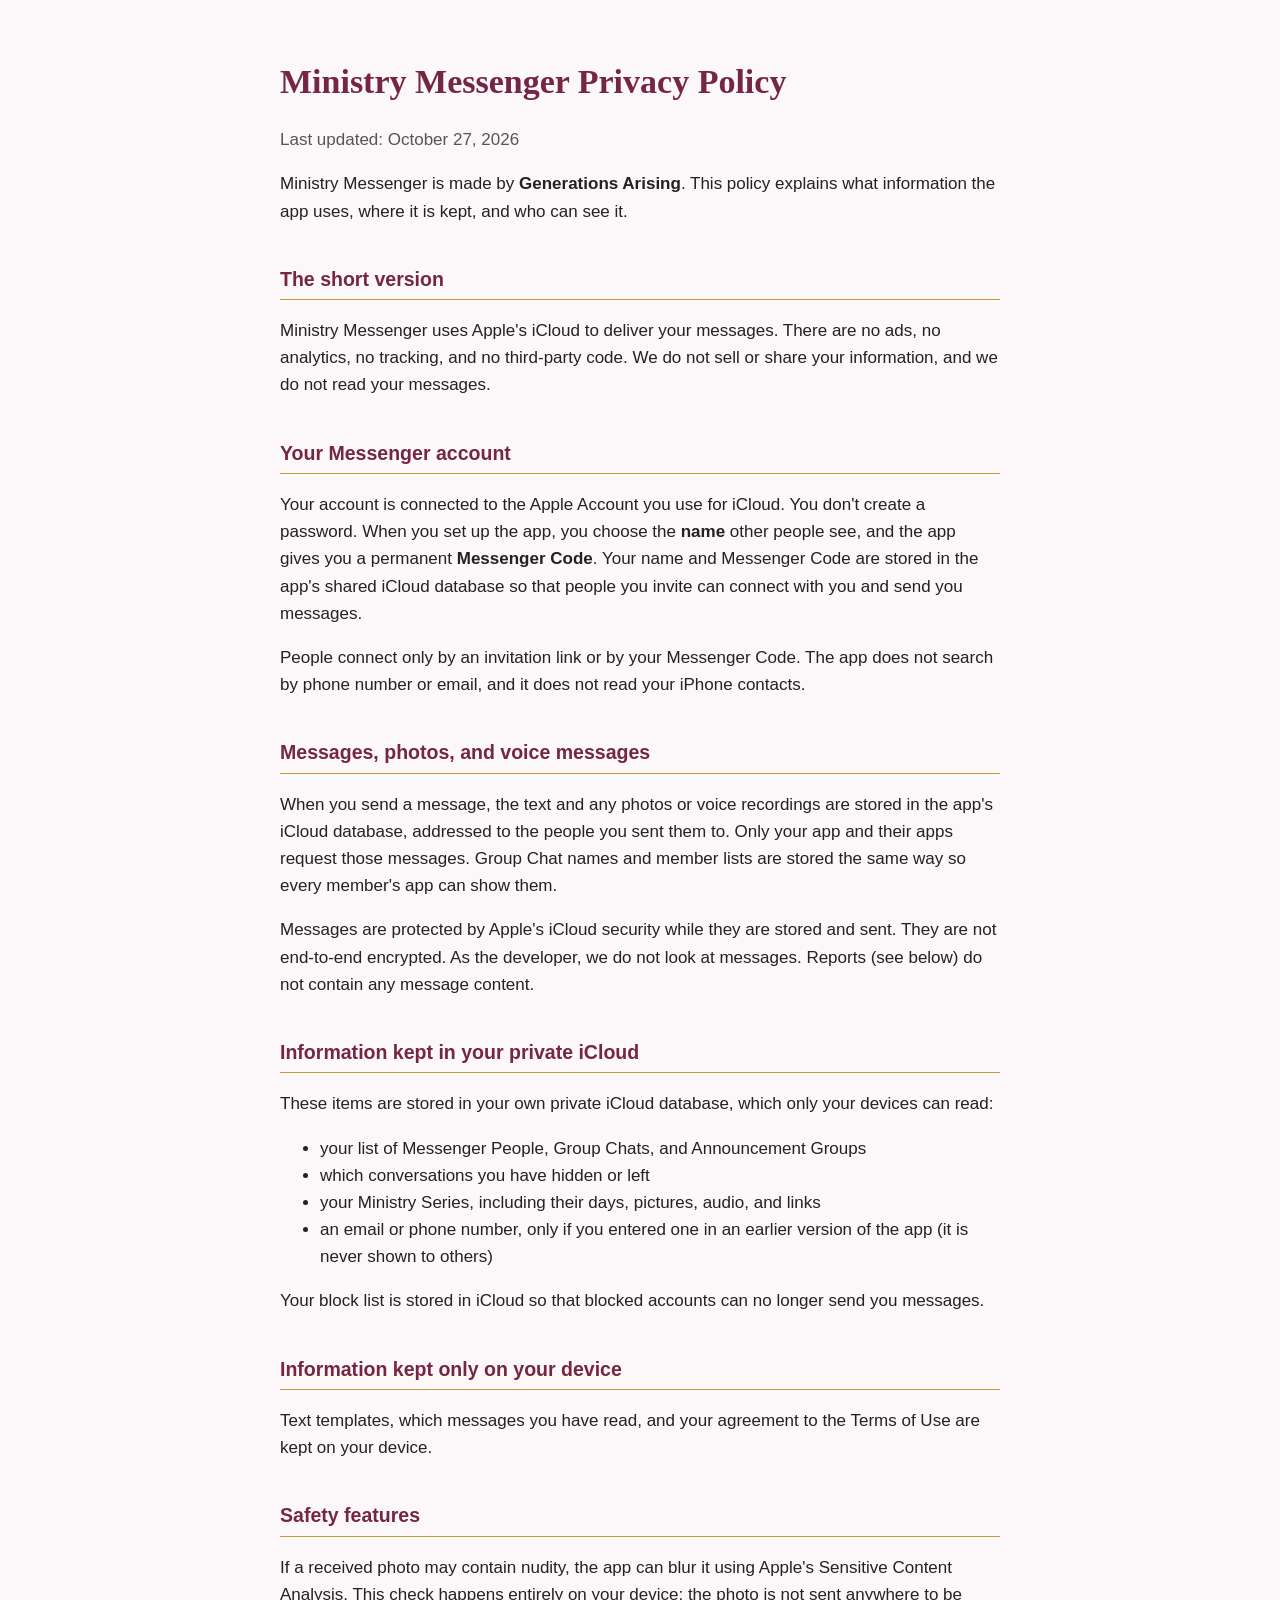
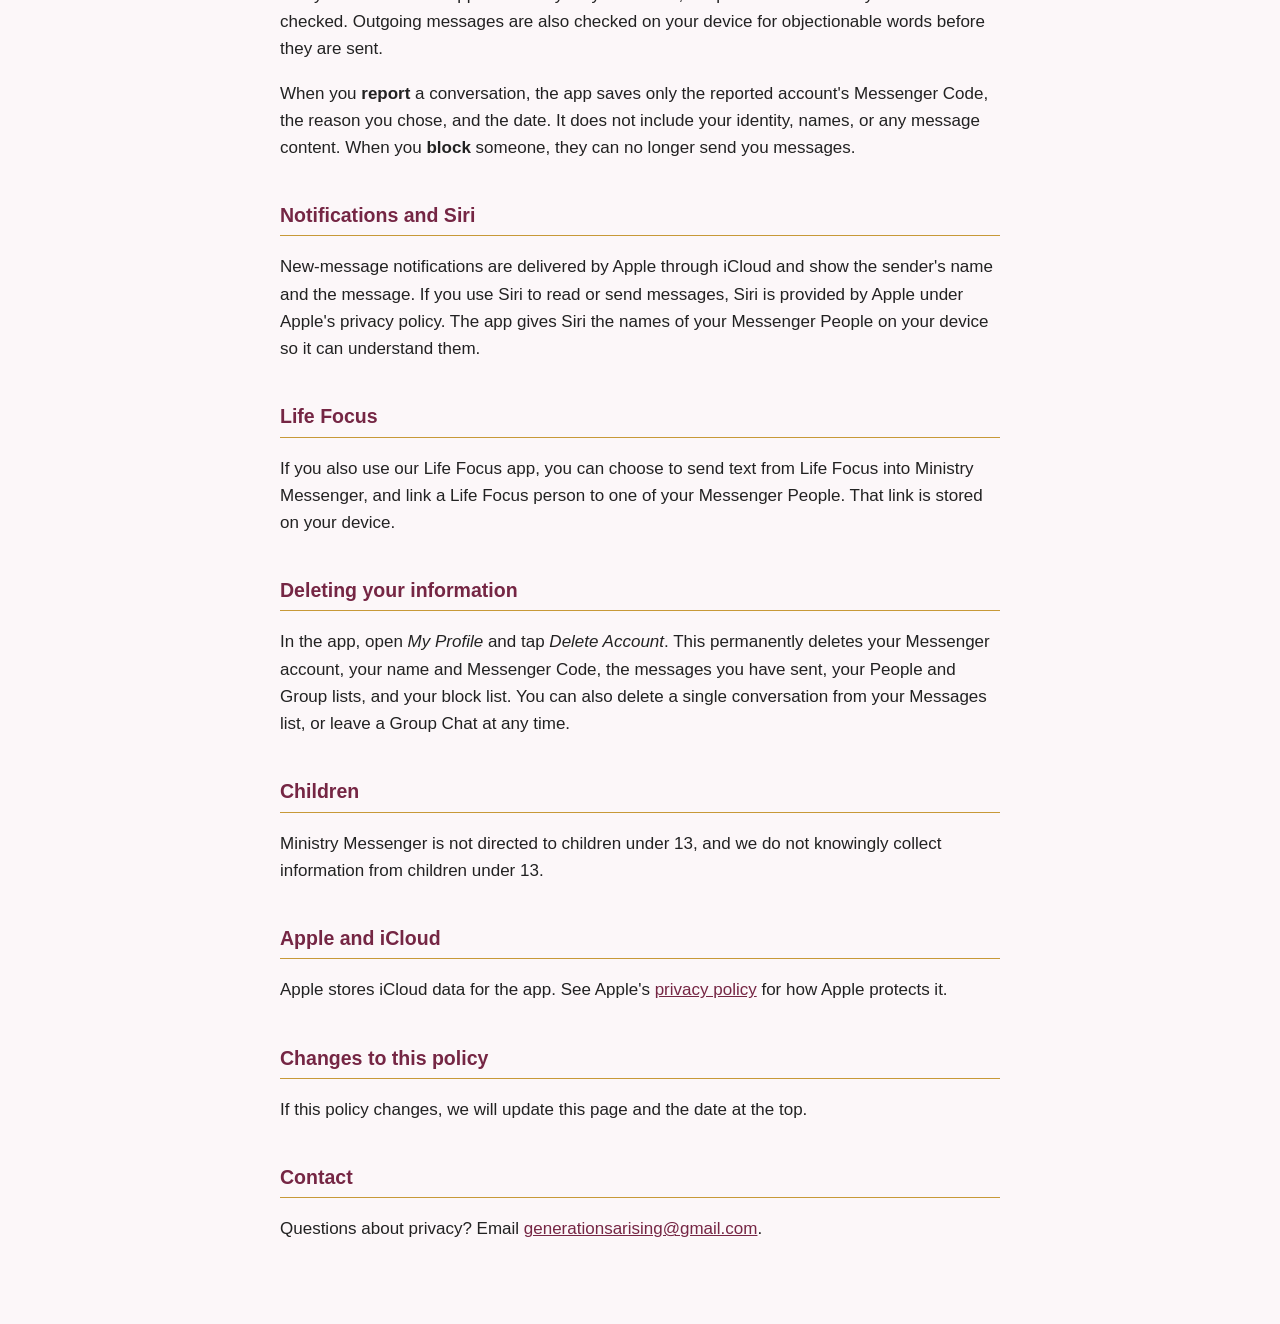
==== privacy.html @ 8ca9e9a8 "Ministry Messenger privacy policy, terms, and support pages Co-Authored-By: Claude Opus 5.5 <noreply" ====
<!doctype html>
<html lang="en">
<head>
<meta charset="utf-8">
<meta name="viewport" content="width=device-width, initial-scale=1">
<title>Ministry Messenger Privacy Policy</title>
<link rel="stylesheet" href="style.css">
</head>
<body>
<main>
<h1>Ministry Messenger Privacy Policy</h1>
<p class="updated">Last updated: October 27, 2026</p>

<p>Ministry Messenger is made by <strong>Generations Arising</strong>. This policy explains what information the app uses, where it is kept, and who can see it.</p>

<h2>The short version</h2>
<p>Ministry Messenger uses Apple's iCloud to deliver your messages. There are no ads, no analytics, no tracking, and no third-party code. We do not sell or share your information, and we do not read your messages.</p>

<h2>Your Messenger account</h2>
<p>Your account is connected to the Apple Account you use for iCloud. You don't create a password. When you set up the app, you choose the <strong>name</strong> other people see, and the app gives you a permanent <strong>Messenger Code</strong>. Your name and Messenger Code are stored in the app's shared iCloud database so that people you invite can connect with you and send you messages.</p>
<p>People connect only by an invitation link or by your Messenger Code. The app does not search by phone number or email, and it does not read your iPhone contacts.</p>

<h2>Messages, photos, and voice messages</h2>
<p>When you send a message, the text and any photos or voice recordings are stored in the app's iCloud database, addressed to the people you sent them to. Only your app and their apps request those messages. Group Chat names and member lists are stored the same way so every member's app can show them.</p>
<p>Messages are protected by Apple's iCloud security while they are stored and sent. They are not end-to-end encrypted. As the developer, we do not look at messages. Reports (see below) do not contain any message content.</p>

<h2>Information kept in your private iCloud</h2>
<p>These items are stored in your own private iCloud database, which only your devices can read:</p>
<ul>
  <li>your list of Messenger People, Group Chats, and Announcement Groups</li>
  <li>which conversations you have hidden or left</li>
  <li>your Ministry Series, including their days, pictures, audio, and links</li>
  <li>an email or phone number, only if you entered one in an earlier version of the app (it is never shown to others)</li>
</ul>
<p>Your block list is stored in iCloud so that blocked accounts can no longer send you messages.</p>

<h2>Information kept only on your device</h2>
<p>Text templates, which messages you have read, and your agreement to the Terms of Use are kept on your device.</p>

<h2>Safety features</h2>
<p>If a received photo may contain nudity, the app can blur it using Apple's Sensitive Content Analysis. This check happens entirely on your device; the photo is not sent anywhere to be checked. Outgoing messages are also checked on your device for objectionable words before they are sent.</p>
<p>When you <strong>report</strong> a conversation, the app saves only the reported account's Messenger Code, the reason you chose, and the date. It does not include your identity, names, or any message content. When you <strong>block</strong> someone, they can no longer send you messages.</p>

<h2>Notifications and Siri</h2>
<p>New-message notifications are delivered by Apple through iCloud and show the sender's name and the message. If you use Siri to read or send messages, Siri is provided by Apple under Apple's privacy policy. The app gives Siri the names of your Messenger People on your device so it can understand them.</p>

<h2>Life Focus</h2>
<p>If you also use our Life Focus app, you can choose to send text from Life Focus into Ministry Messenger, and link a Life Focus person to one of your Messenger People. That link is stored on your device.</p>

<h2>Deleting your information</h2>
<p>In the app, open <em>My Profile</em> and tap <em>Delete Account</em>. This permanently deletes your Messenger account, your name and Messenger Code, the messages you have sent, your People and Group lists, and your block list. You can also delete a single conversation from your Messages list, or leave a Group Chat at any time.</p>

<h2>Children</h2>
<p>Ministry Messenger is not directed to children under 13, and we do not knowingly collect information from children under 13.</p>

<h2>Apple and iCloud</h2>
<p>Apple stores iCloud data for the app. See Apple's <a href="https://www.apple.com/legal/privacy/">privacy policy</a> for how Apple protects it.</p>

<h2>Changes to this policy</h2>
<p>If this policy changes, we will update this page and the date at the top.</p>

<h2>Contact</h2>
<p>Questions about privacy? Email <a href="mailto:generationsarising@gmail.com">generationsarising@gmail.com</a>.</p>
</main>
</body>
</html>
---- style.css ----
:root { --maroon: #752644; --gold: #c79938; --text: #222; --muted: #555; --bg: #fcf7f9; }
@media (prefers-color-scheme: dark) { :root { --text: #eee; --muted: #bbb; --bg: #1a1416; --maroon: #e3b261; } }
body { margin: 0; background: var(--bg); color: var(--text); font: 17px/1.6 -apple-system, BlinkMacSystemFont, "Segoe UI", sans-serif; }
main { max-width: 720px; margin: 0 auto; padding: 32px 16px 64px; }
main.home { text-align: center; padding-top: 48px; }
h1 { color: var(--maroon); font-family: Georgia, serif; margin-bottom: 4px; }
h2 { color: var(--maroon); font-size: 1.15em; margin-top: 2em; border-bottom: 1px solid var(--gold); padding-bottom: 4px; }
.updated, .lead, main.home p { color: var(--muted); }
a { color: var(--maroon); }
main.home a { font-weight: 600; margin: 0 10px; }
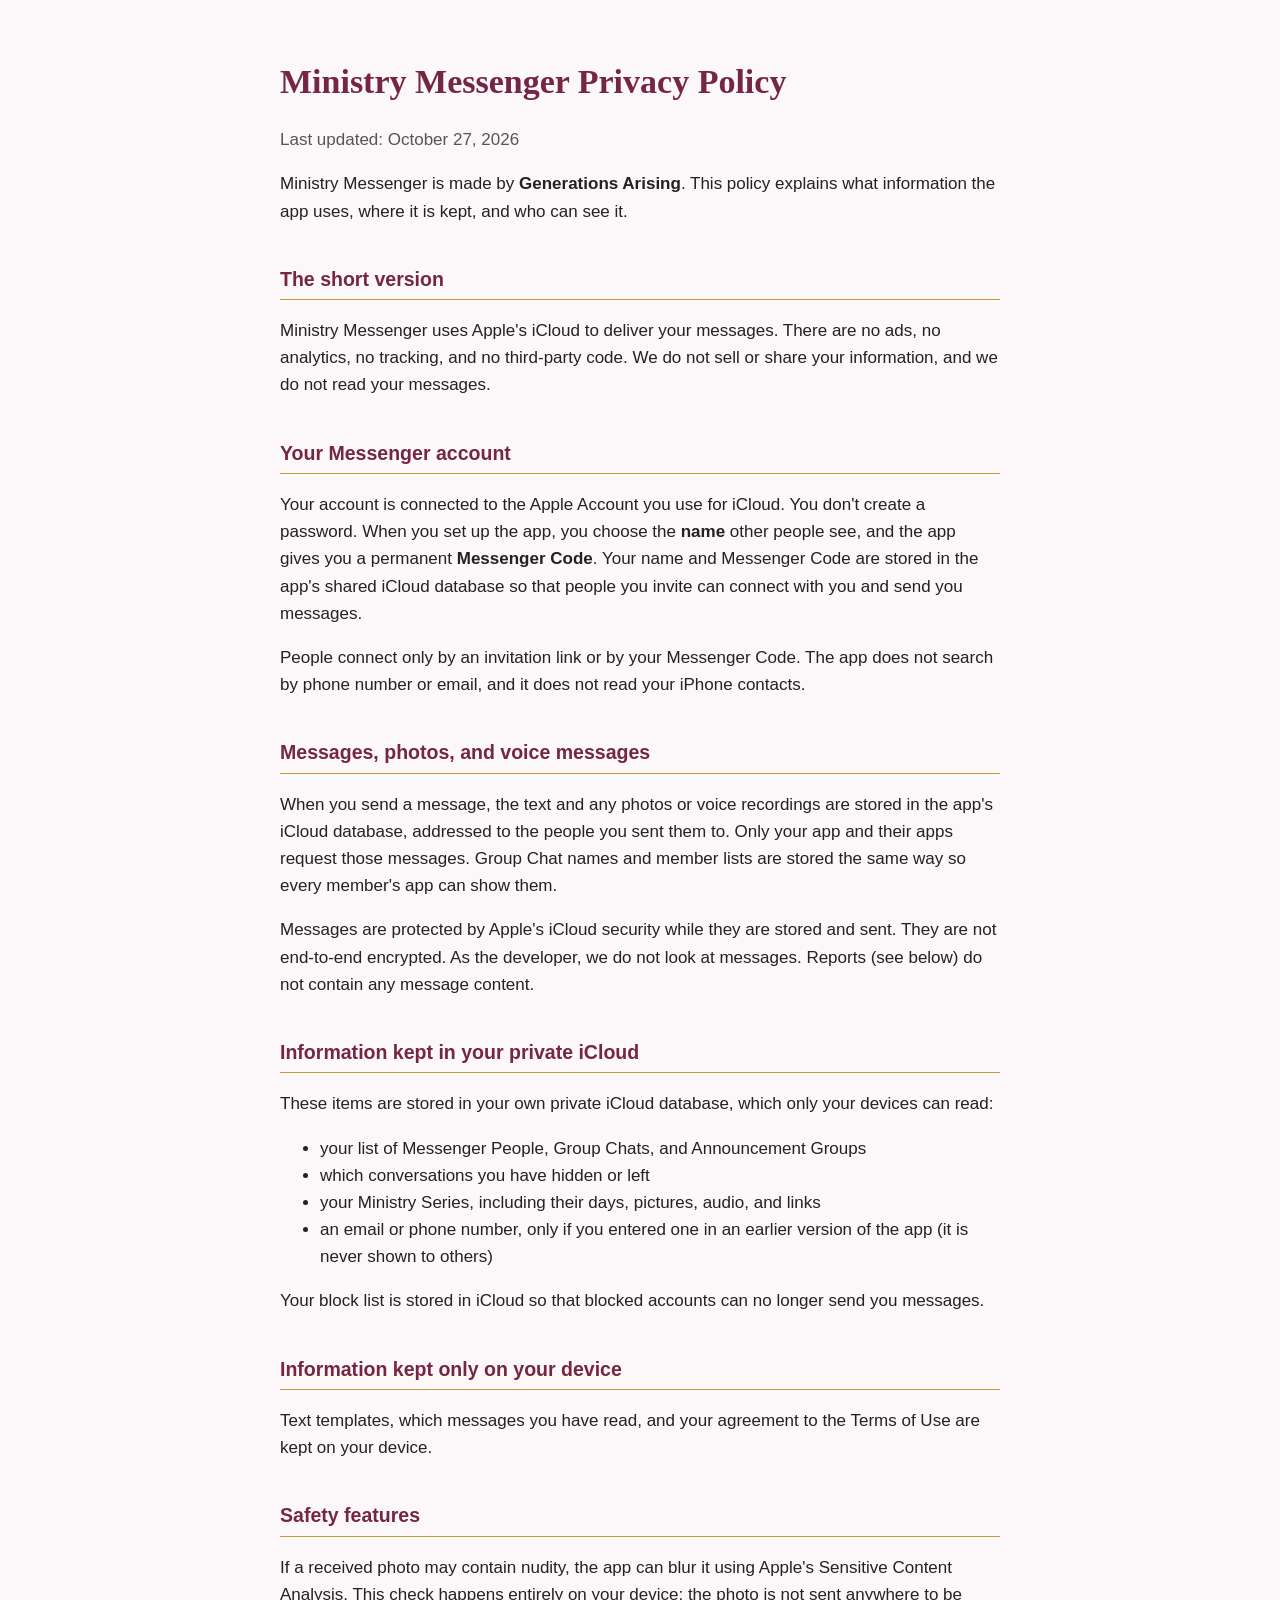
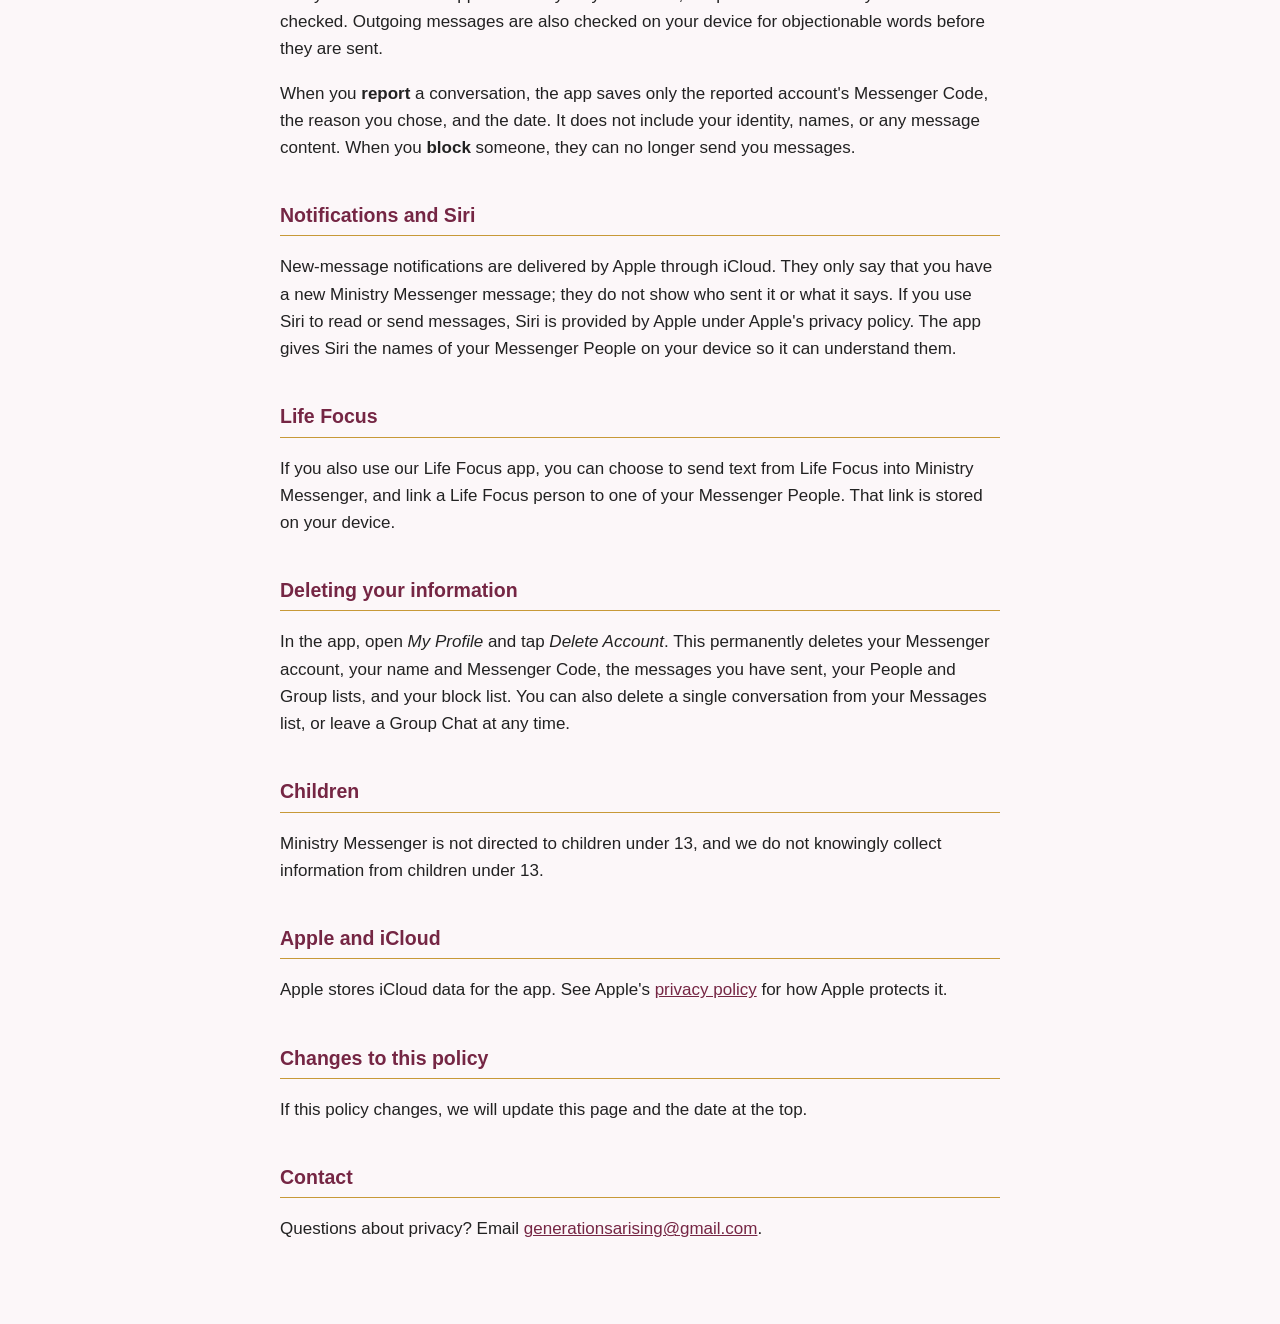
==== commit 954161d7: "Privacy: notifications don't show message content Co-Authored-By: Claude Opus 5.5 <noreply@anthropic" ====
--- a/privacy.html
+++ b/privacy.html
@@ -42,7 +42,7 @@
 <p>When you <strong>report</strong> a conversation, the app saves only the reported account's Messenger Code, the reason you chose, and the date. It does not include your identity, names, or any message content. When you <strong>block</strong> someone, they can no longer send you messages.</p>
 
 <h2>Notifications and Siri</h2>
-<p>New-message notifications are delivered by Apple through iCloud and show the sender's name and the message. If you use Siri to read or send messages, Siri is provided by Apple under Apple's privacy policy. The app gives Siri the names of your Messenger People on your device so it can understand them.</p>
+<p>New-message notifications are delivered by Apple through iCloud. They only say that you have a new Ministry Messenger message; they do not show who sent it or what it says. If you use Siri to read or send messages, Siri is provided by Apple under Apple's privacy policy. The app gives Siri the names of your Messenger People on your device so it can understand them.</p>
 
 <h2>Life Focus</h2>
 <p>If you also use our Life Focus app, you can choose to send text from Life Focus into Ministry Messenger, and link a Life Focus person to one of your Messenger People. That link is stored on your device.</p>
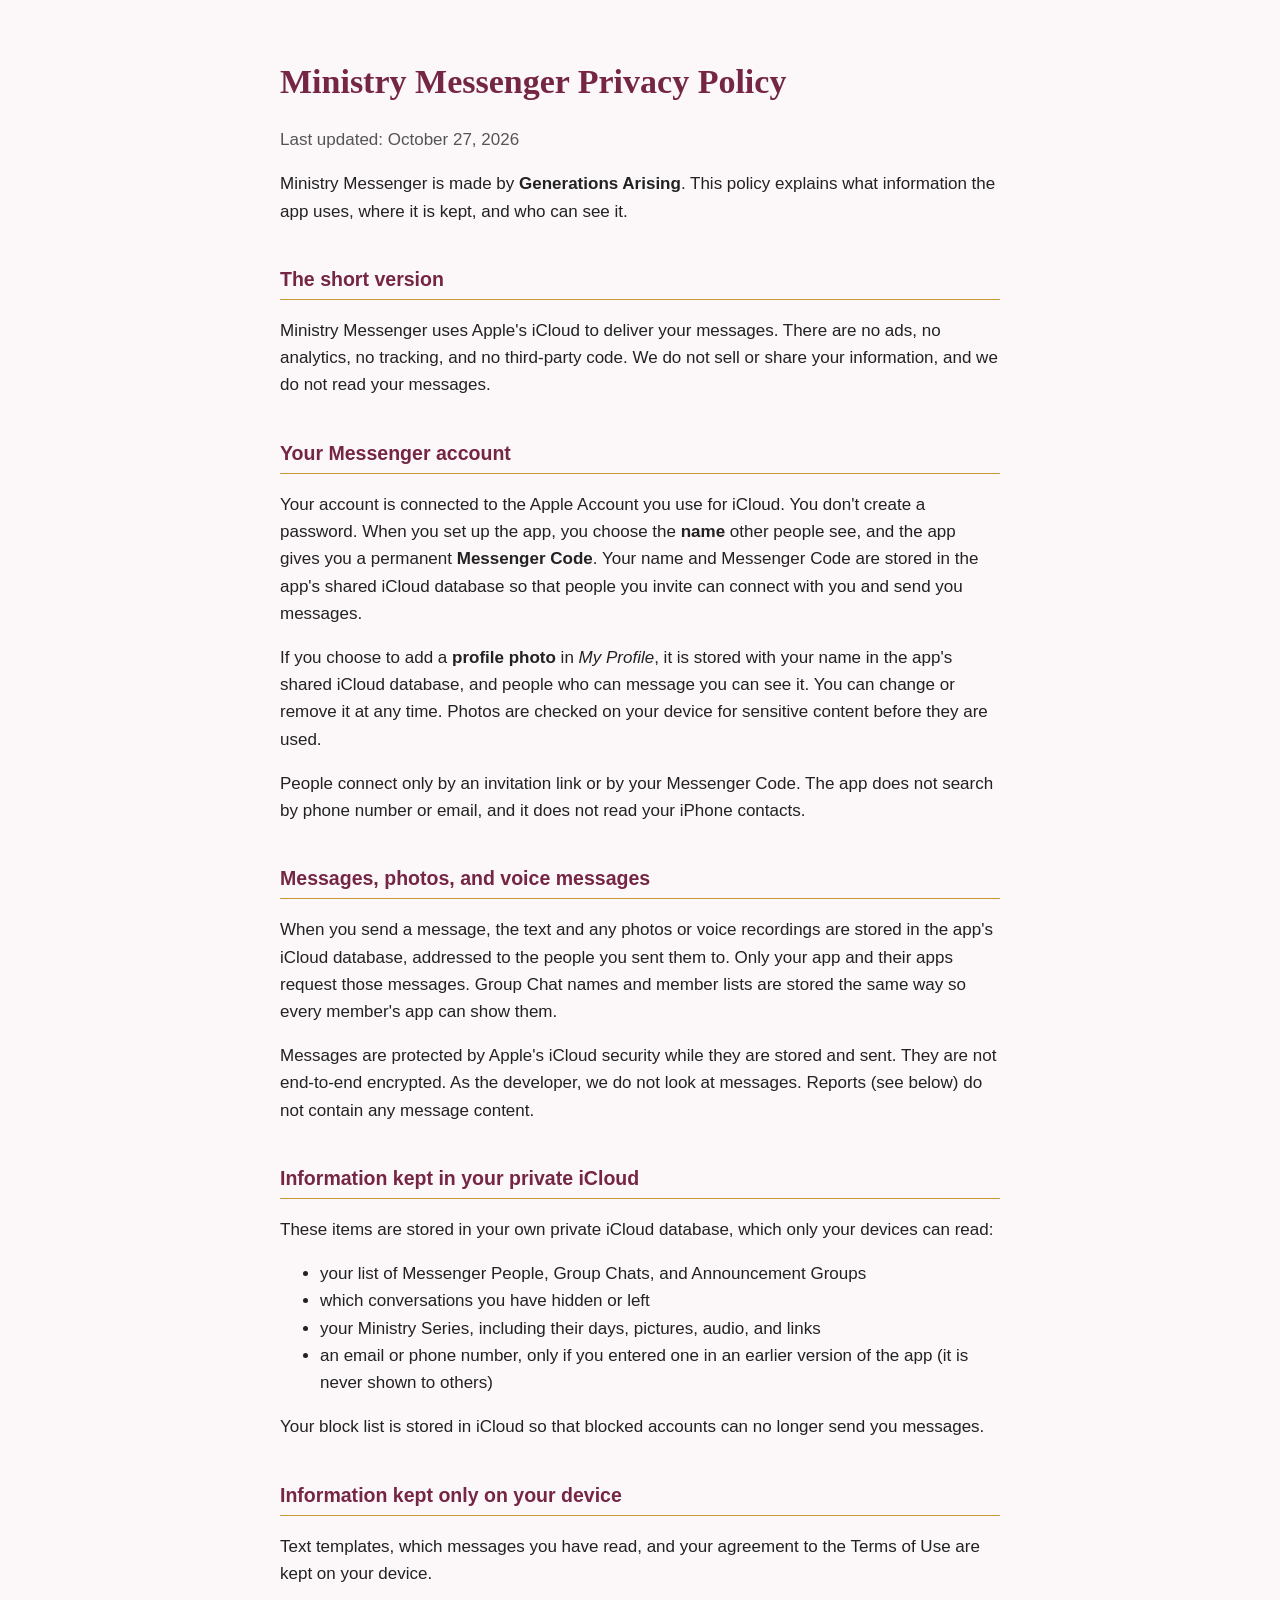
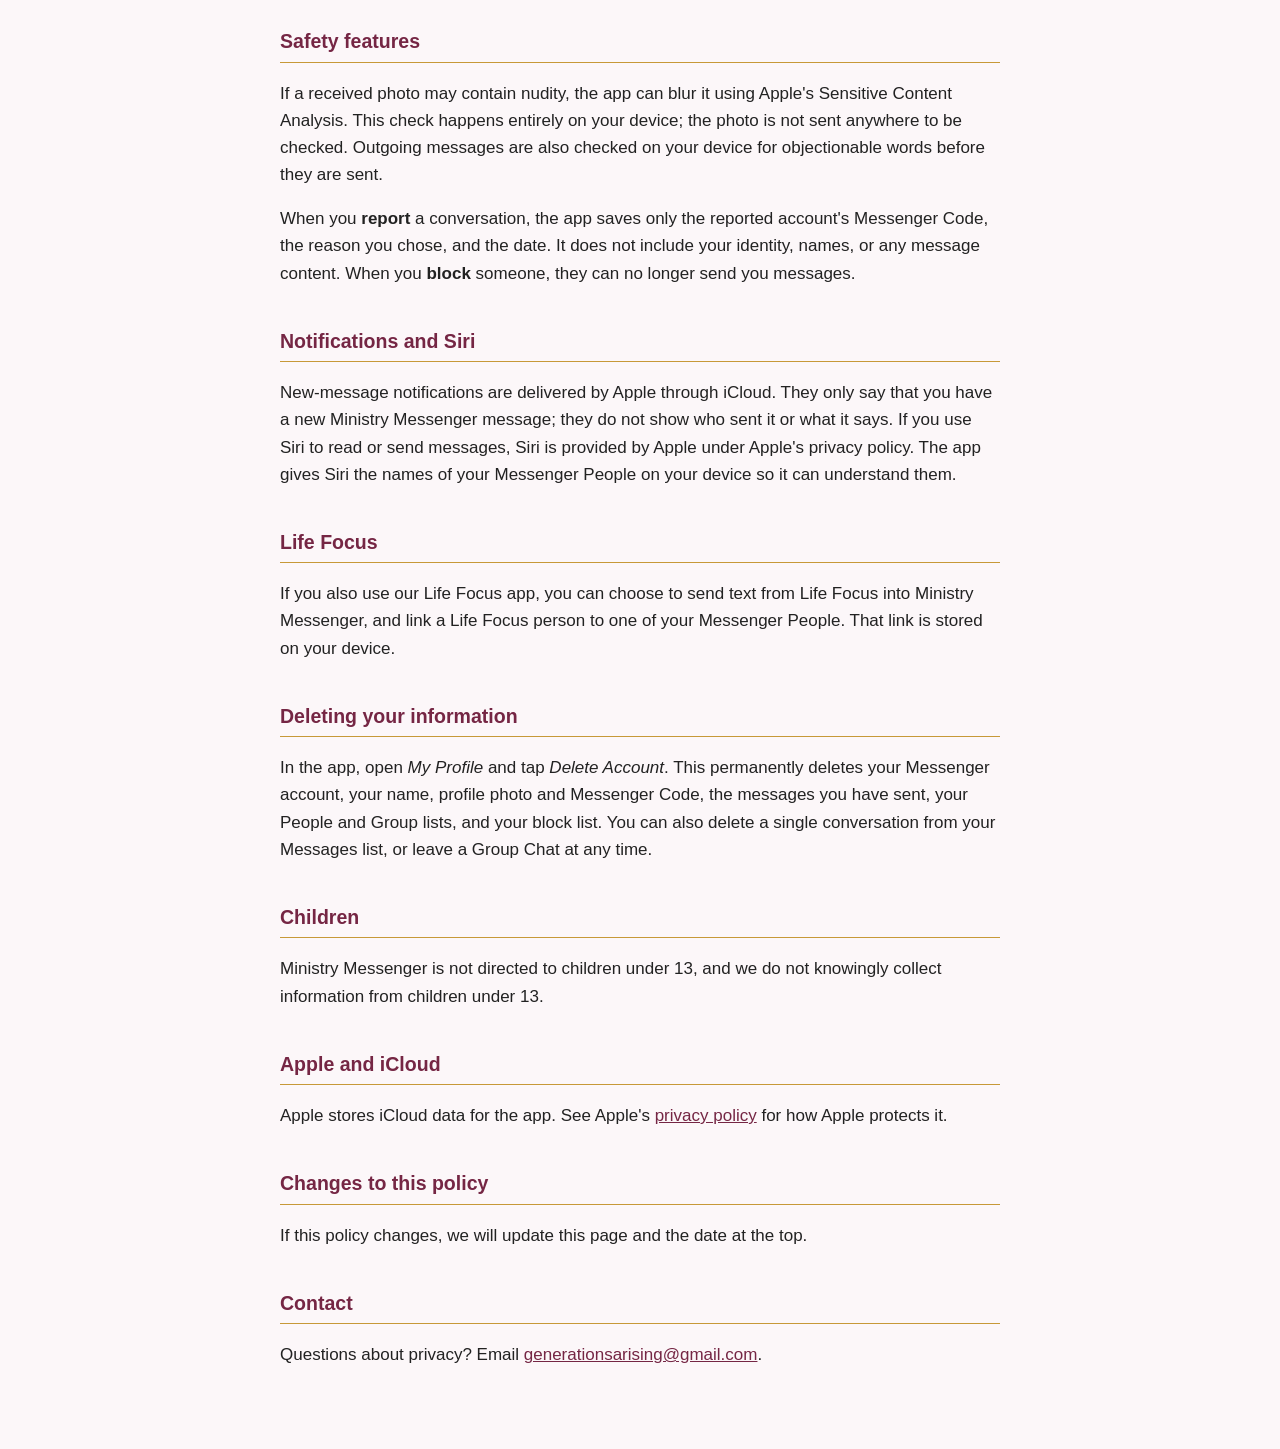
==== commit b9c88e71: "Privacy: optional profile photo Co-Authored-By: Claude Opus 5.5 <noreply@anthropic.com>" ====
--- a/privacy.html
+++ b/privacy.html
@@ -18,6 +18,7 @@
 
 <h2>Your Messenger account</h2>
 <p>Your account is connected to the Apple Account you use for iCloud. You don't create a password. When you set up the app, you choose the <strong>name</strong> other people see, and the app gives you a permanent <strong>Messenger Code</strong>. Your name and Messenger Code are stored in the app's shared iCloud database so that people you invite can connect with you and send you messages.</p>
+<p>If you choose to add a <strong>profile photo</strong> in <em>My Profile</em>, it is stored with your name in the app's shared iCloud database, and people who can message you can see it. You can change or remove it at any time. Photos are checked on your device for sensitive content before they are used.</p>
 <p>People connect only by an invitation link or by your Messenger Code. The app does not search by phone number or email, and it does not read your iPhone contacts.</p>
 
 <h2>Messages, photos, and voice messages</h2>
@@ -48,7 +49,7 @@
 <p>If you also use our Life Focus app, you can choose to send text from Life Focus into Ministry Messenger, and link a Life Focus person to one of your Messenger People. That link is stored on your device.</p>
 
 <h2>Deleting your information</h2>
-<p>In the app, open <em>My Profile</em> and tap <em>Delete Account</em>. This permanently deletes your Messenger account, your name and Messenger Code, the messages you have sent, your People and Group lists, and your block list. You can also delete a single conversation from your Messages list, or leave a Group Chat at any time.</p>
+<p>In the app, open <em>My Profile</em> and tap <em>Delete Account</em>. This permanently deletes your Messenger account, your name, profile photo and Messenger Code, the messages you have sent, your People and Group lists, and your block list. You can also delete a single conversation from your Messages list, or leave a Group Chat at any time.</p>
 
 <h2>Children</h2>
 <p>Ministry Messenger is not directed to children under 13, and we do not knowingly collect information from children under 13.</p>
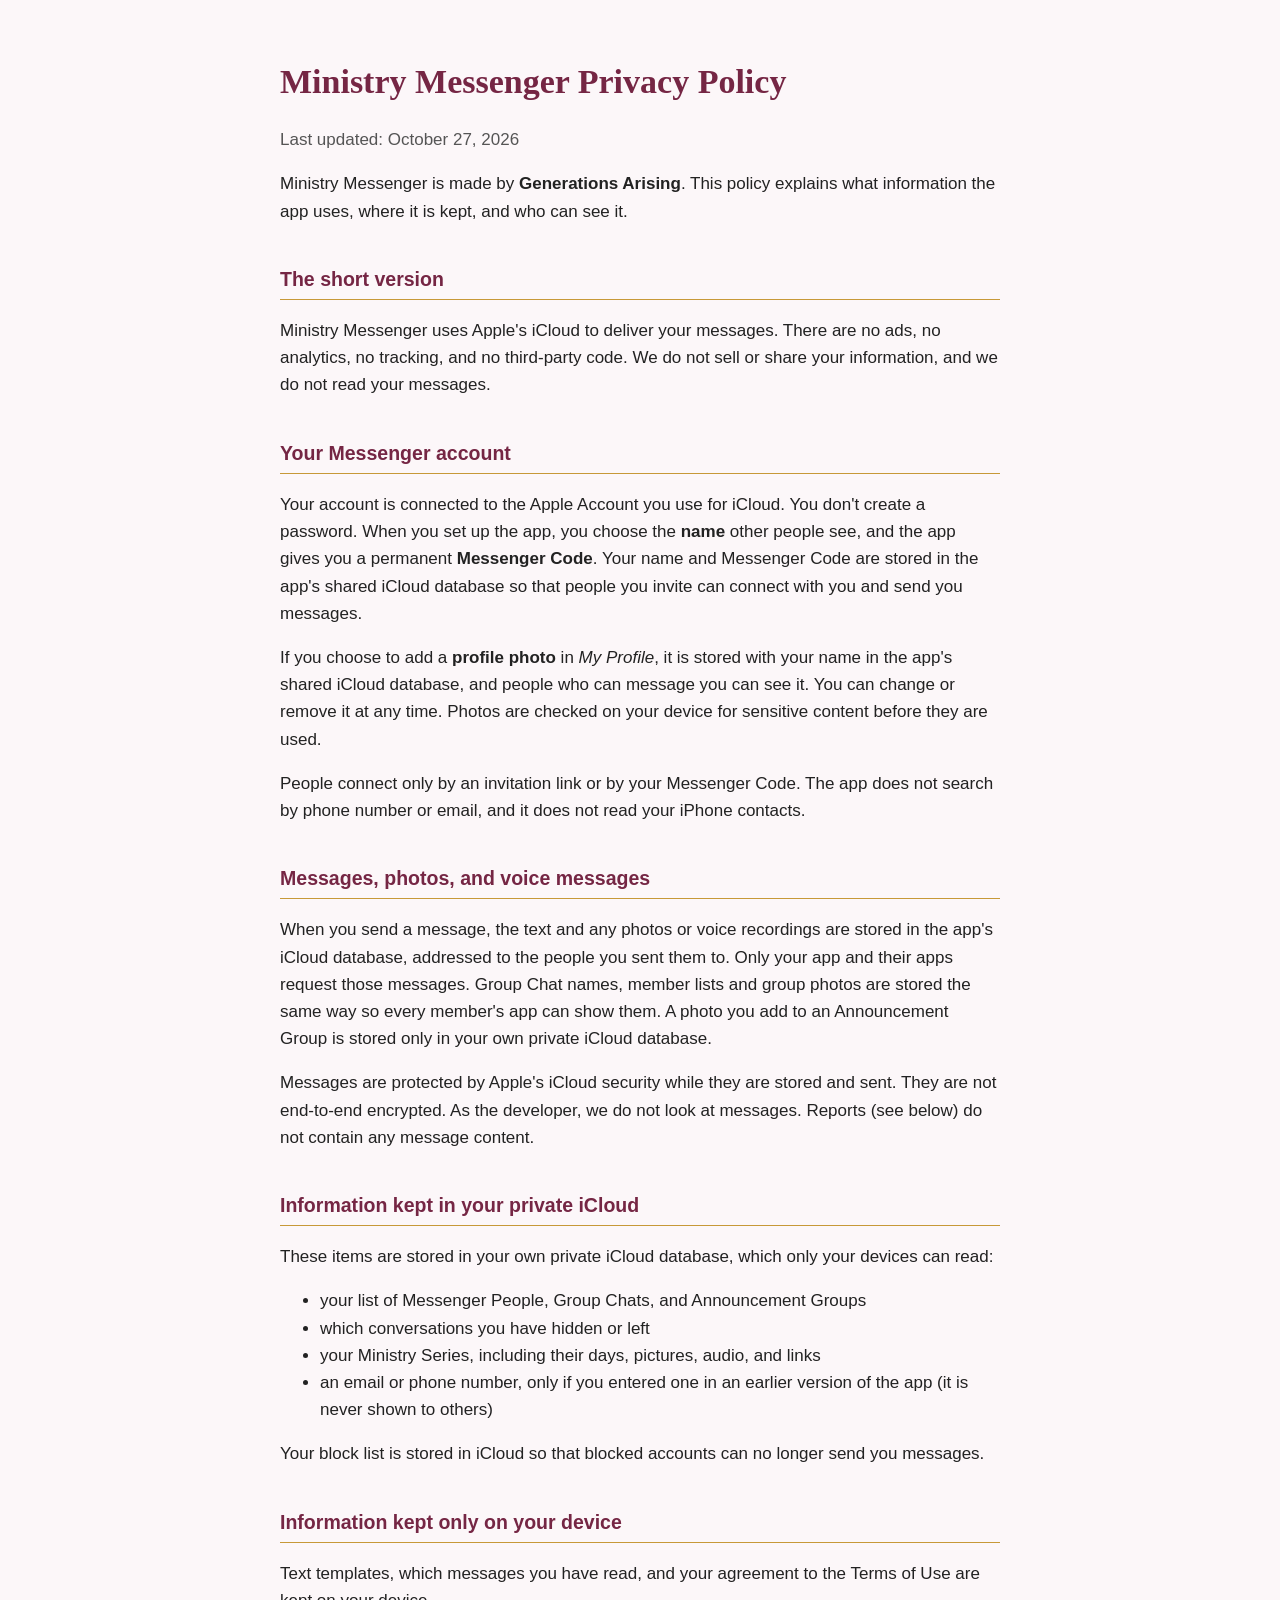
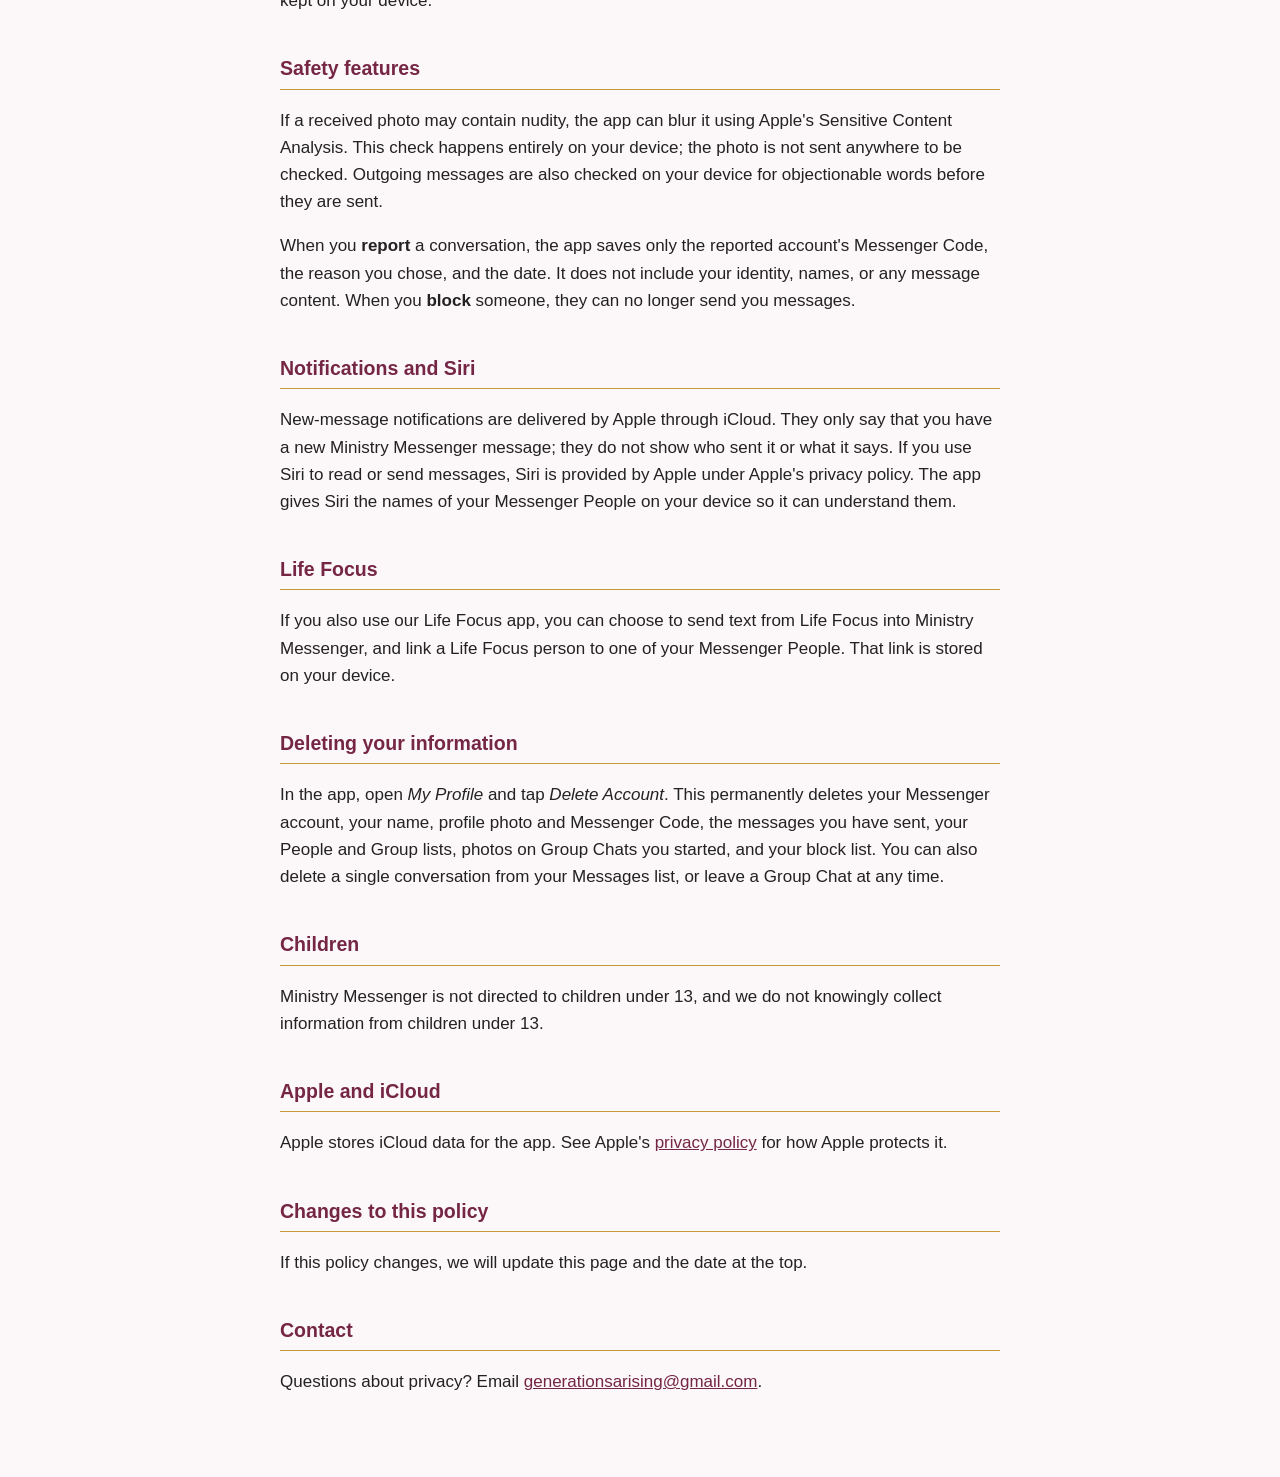
==== commit 40318289: "Privacy: mention group photos" ====
--- a/privacy.html
+++ b/privacy.html
@@ -22,7 +22,7 @@
 <p>People connect only by an invitation link or by your Messenger Code. The app does not search by phone number or email, and it does not read your iPhone contacts.</p>
 
 <h2>Messages, photos, and voice messages</h2>
-<p>When you send a message, the text and any photos or voice recordings are stored in the app's iCloud database, addressed to the people you sent them to. Only your app and their apps request those messages. Group Chat names and member lists are stored the same way so every member's app can show them.</p>
+<p>When you send a message, the text and any photos or voice recordings are stored in the app's iCloud database, addressed to the people you sent them to. Only your app and their apps request those messages. Group Chat names, member lists and group photos are stored the same way so every member's app can show them. A photo you add to an Announcement Group is stored only in your own private iCloud database.</p>
 <p>Messages are protected by Apple's iCloud security while they are stored and sent. They are not end-to-end encrypted. As the developer, we do not look at messages. Reports (see below) do not contain any message content.</p>
 
 <h2>Information kept in your private iCloud</h2>
@@ -49,7 +49,7 @@
 <p>If you also use our Life Focus app, you can choose to send text from Life Focus into Ministry Messenger, and link a Life Focus person to one of your Messenger People. That link is stored on your device.</p>
 
 <h2>Deleting your information</h2>
-<p>In the app, open <em>My Profile</em> and tap <em>Delete Account</em>. This permanently deletes your Messenger account, your name, profile photo and Messenger Code, the messages you have sent, your People and Group lists, and your block list. You can also delete a single conversation from your Messages list, or leave a Group Chat at any time.</p>
+<p>In the app, open <em>My Profile</em> and tap <em>Delete Account</em>. This permanently deletes your Messenger account, your name, profile photo and Messenger Code, the messages you have sent, your People and Group lists, photos on Group Chats you started, and your block list. You can also delete a single conversation from your Messages list, or leave a Group Chat at any time.</p>
 
 <h2>Children</h2>
 <p>Ministry Messenger is not directed to children under 13, and we do not knowingly collect information from children under 13.</p>
